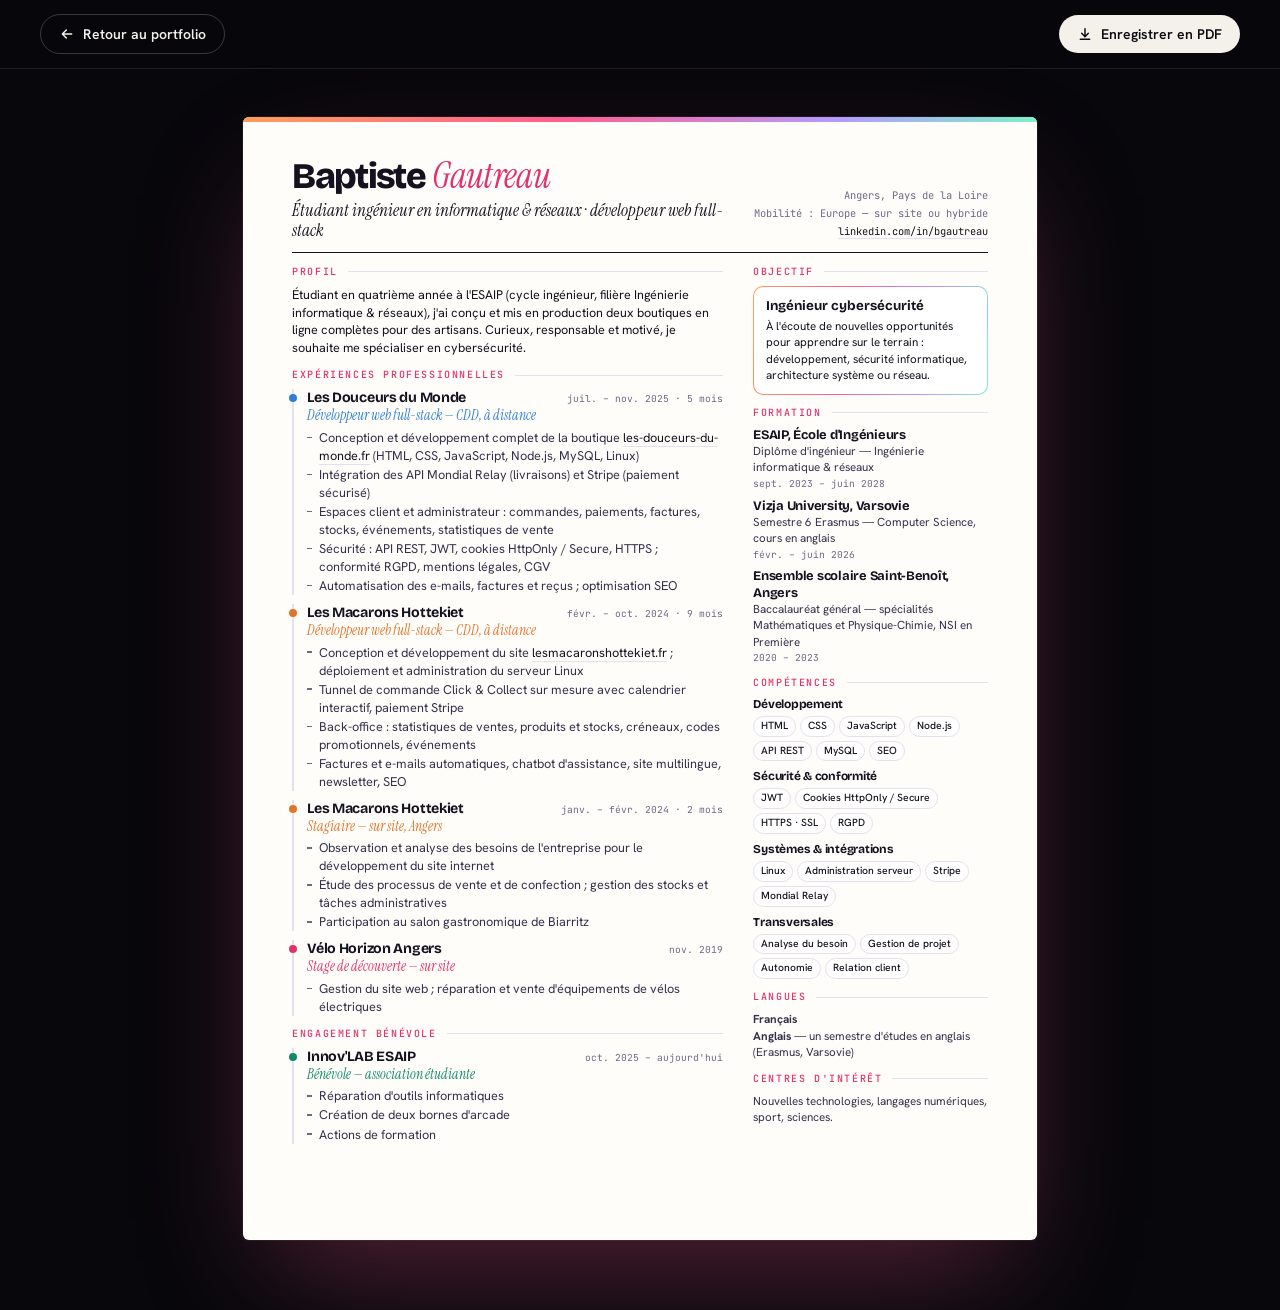
==== cv.html @ 8e9316c1 "Portfolio et carnet de compétences (ESAIP ING4) Site statique : page principale, CV imprimable, styl" ====
<!doctype html>
<html lang="fr">
<head>
  <meta charset="utf-8">
  <meta name="viewport" content="width=device-width, initial-scale=1">
  <title>CV — Baptiste Gautreau</title>
  <meta name="description" content="Curriculum vitæ de Baptiste Gautreau, étudiant ingénieur en informatique et réseaux à l'ESAIP, développeur web full-stack.">
  <meta name="theme-color" content="#07070c">
  <link rel="icon" href="data:image/svg+xml,%3Csvg xmlns='http://www.w3.org/2000/svg' viewBox='0 0 64 64'%3E%3Crect width='64' height='64' rx='16' fill='%2307070c'/%3E%3Ctext x='32' y='43' font-family='Arial,sans-serif' font-weight='800' font-size='28' text-anchor='middle' fill='%23ff5d8f'%3EBG%3C/text%3E%3C/svg%3E">
  <link rel="preconnect" href="https://fonts.googleapis.com">
  <link rel="preconnect" href="https://fonts.gstatic.com" crossorigin>
  <link href="https://fonts.googleapis.com/css2?family=Bricolage+Grotesque:opsz,wght@12..96,400..800&family=Hanken+Grotesk:wght@400..700&family=Instrument+Serif:ital@0;1&family=JetBrains+Mono:wght@400;500&display=swap" rel="stylesheet">
  <style>
    :root {
      --ink: #14121f; --text: #34314a; --muted: #6c6985; --line: #e4e0ee; --paper: #fffdfa;
      --rasp: #e0336b; --lav: #6c4fd6; --apricot: #e0752a; --mint: #128a66;
      --grad: linear-gradient(100deg, #ff9d5c, #ff5d8f 40%, #b49bff 75%, #7ef0c8);
      --f-display: 'Bricolage Grotesque', 'Segoe UI', system-ui, sans-serif;
      --f-serif: 'Instrument Serif', Georgia, serif;
      --f-body: 'Hanken Grotesk', 'Segoe UI', system-ui, sans-serif;
      --f-mono: 'JetBrains Mono', ui-monospace, Consolas, monospace;
    }
    *, *::before, *::after { box-sizing: border-box; }
    html { -webkit-text-size-adjust: 100%; }
    body { margin: 0; background: #07070c; color: var(--text); font-family: var(--f-body); font-size: 12.7px; line-height: 1.42; -webkit-font-smoothing: antialiased; }
    h1, h2, h3, p, ul { margin: 0; padding: 0; } ul { list-style: none; } a { color: inherit; text-decoration: none; }

    .bar { position: sticky; top: 0; z-index: 10; display: flex; justify-content: space-between; align-items: center; gap: 12px; padding: 14px clamp(16px, 4vw, 40px); background: rgba(7, 7, 12, .8); backdrop-filter: blur(14px); -webkit-backdrop-filter: blur(14px); border-bottom: 1px solid rgba(255, 255, 255, .1); }
    .bar a, .bar button { display: inline-flex; align-items: center; gap: 8px; font: 600 14px var(--f-body); padding: 10px 18px; border-radius: 999px; cursor: pointer; transition: transform .3s, background .3s; }
    .bar a { color: #f4f0ea; border: 1px solid rgba(255, 255, 255, .2); }
    .bar a:hover { background: rgba(255, 255, 255, .08); }
    .bar button { border: 0; color: #0a0a10; background: #f4f0ea; }
    .bar button:hover { transform: translateY(-2px); }
    .bar svg { width: 16px; height: 16px; fill: none; stroke: currentColor; stroke-width: 2.2; stroke-linecap: round; stroke-linejoin: round; }

    .sheet-wrap { padding: clamp(16px, 4vw, 48px) clamp(10px, 3vw, 40px) 70px; display: grid; justify-items: center; }
    .sheet { width: 210mm; max-width: 100%; min-height: 297mm; background: var(--paper); border-radius: 6px; box-shadow: 0 50px 120px -30px rgba(255, 93, 143, .35), 0 0 0 1px rgba(255, 255, 255, .06); padding: 11mm 13mm 8mm; position: relative; overflow: hidden; animation: rise .9s cubic-bezier(.16, 1, .3, 1) both; }
    @keyframes rise { from { opacity: 0; transform: translateY(40px) scale(.985); } }
    .sheet::before { content: ''; position: absolute; inset: 0 0 auto 0; height: 5px; background: var(--grad); }

    header { display: grid; grid-template-columns: 1fr auto; gap: 20px; align-items: end; padding-bottom: 11px; border-bottom: 1.5px solid var(--ink); }
    h1 { font-family: var(--f-display); font-weight: 800; font-size: 36px; line-height: .95; letter-spacing: -.045em; color: var(--ink); }
    h1 em { font-family: var(--f-serif); font-weight: 400; font-style: italic; letter-spacing: -.02em; color: var(--rasp); }
    .role { margin-top: 6px; font-family: var(--f-serif); font-style: italic; font-size: 17px; line-height: 1.2; color: var(--ink); }
    .contact { text-align: right; font-family: var(--f-mono); font-size: 10.4px; line-height: 1.75; color: var(--muted); }
    .contact a { color: var(--ink); border-bottom: 1px solid var(--line); }

    .cols { display: grid; grid-template-columns: 1fr 62mm; gap: 8mm; margin-top: 12px; }
    section { margin-bottom: 11px; break-inside: avoid; }
    h2 { font-family: var(--f-mono); font-weight: 500; font-size: 10px; letter-spacing: .16em; text-transform: uppercase; color: var(--rasp); margin-bottom: 7px; display: flex; align-items: center; gap: 10px; }
    h2::after { content: ''; flex: 1; height: 1px; background: var(--line); }
    .profile { font-size: 12.6px; color: var(--ink); }

    .xp { padding-left: 13px; border-left: 2px solid var(--line); margin-bottom: 9px; position: relative; break-inside: avoid; }
    .xp::before { content: ''; position: absolute; left: -5px; top: 5px; width: 8px; height: 8px; border-radius: 50%; background: var(--c, var(--rasp)); }
    .xp__top { display: flex; justify-content: space-between; align-items: baseline; gap: 12px; }
    h3 { font-family: var(--f-display); font-weight: 700; font-size: 14.2px; letter-spacing: -.02em; color: var(--ink); line-height: 1.25; }
    .date { font-family: var(--f-mono); font-size: 9.6px; color: var(--muted); white-space: nowrap; }
    .sub { font-family: var(--f-serif); font-style: italic; font-size: 13.6px; color: var(--c, var(--rasp)); line-height: 1.3; margin-bottom: 4px; }
    .xp li { position: relative; padding-left: 12px; margin-top: 1px; }
    .xp li::before { content: ''; position: absolute; left: 0; top: .62em; width: 5px; height: 1.5px; background: var(--muted); }
    .xp a { border-bottom: 1px solid var(--line); color: var(--ink); }

    .tags { display: flex; flex-wrap: wrap; gap: 4px; }
    .tags li { padding: 2px 7px; border-radius: 999px; font-size: 10.4px; font-weight: 500; border: 1px solid var(--line); color: var(--ink); background: #fff; }
    .side h3 { font-size: 12px; margin: 8px 0 4px; }
    .side h3:first-of-type { margin-top: 0; }
    .side p { font-size: 11.6px; }
    .edu { margin-bottom: 7px; }
    .edu h3 { margin: 0; font-size: 13px; }
    .edu .date { display: block; margin-top: 1px; }
    .goal { padding: 10px 12px; border-radius: 10px; background: linear-gradient(#fff, #fff) padding-box, var(--grad) border-box; border: 1.5px solid transparent; font-size: 11.6px; color: var(--ink); }
    .goal b { font-family: var(--f-display); font-size: 13.4px; display: block; margin-bottom: 2px; }

    @media (max-width: 720px) {
      .sheet { padding: 26px 20px; min-height: 0; }
      header, .cols { grid-template-columns: 1fr; }
      .contact { text-align: left; }
      .xp__top { flex-direction: column; gap: 0; }
      h1 { font-size: 34px; }
    }
    @page { size: A4; margin: 0; }
    @media print {
      body { background: #fff; }
      .bar { display: none; }
      .sheet-wrap { padding: 0; display: block; }
      .sheet { width: 210mm; min-height: 0; height: 296.5mm; max-width: none; box-shadow: none; border-radius: 0; animation: none; }
      * { -webkit-print-color-adjust: exact; print-color-adjust: exact; }
    }
  </style>
</head>
<body>
  <div class="bar">
    <a href="index.html">
      <svg viewBox="0 0 24 24" aria-hidden="true"><path d="M19 12H5M11 6l-6 6 6 6"/></svg>
      Retour au portfolio
    </a>
    <button type="button" onclick="window.print()">
      <svg viewBox="0 0 24 24" aria-hidden="true"><path d="M12 4v11M7 11l5 5 5-5M5 20h14"/></svg>
      Enregistrer en PDF
    </button>
  </div>

  <div class="sheet-wrap">
    <main class="sheet">
      <header>
        <div>
          <h1>Baptiste <em>Gautreau</em></h1>
          <p class="role">Étudiant ingénieur en informatique &amp; réseaux · développeur web full-stack</p>
        </div>
        <p class="contact">
          Angers, Pays de la Loire<br>
          Mobilité : Europe — sur site ou hybride<br>
          <a href="https://www.linkedin.com/in/bgautreau/">linkedin.com/in/bgautreau</a>
        </p>
      </header>

      <div class="cols">
        <div>
          <section>
            <h2>Profil</h2>
            <p class="profile">
              Étudiant en quatrième année à l'ESAIP (cycle ingénieur, filière Ingénierie informatique &amp; réseaux),
              j'ai conçu et mis en production deux boutiques en ligne complètes pour des artisans.
              Curieux, responsable et motivé, je souhaite me spécialiser en cybersécurité.
            </p>
          </section>

          <section>
            <h2>Expériences professionnelles</h2>

            <div class="xp" style="--c: #2f7fd6">
              <div class="xp__top"><h3>Les Douceurs du Monde</h3><span class="date">juil. – nov. 2025 · 5 mois</span></div>
              <p class="sub">Développeur web full-stack — CDD, à distance</p>
              <ul>
                <li>Conception et développement complet de la boutique <a href="https://les-douceurs-du-monde.fr">les-douceurs-du-monde.fr</a> (HTML, CSS, JavaScript, Node.js, MySQL, Linux)</li>
                <li>Intégration des API Mondial Relay (livraisons) et Stripe (paiement sécurisé)</li>
                <li>Espaces client et administrateur : commandes, paiements, factures, stocks, événements, statistiques de vente</li>
                <li>Sécurité : API REST, JWT, cookies HttpOnly / Secure, HTTPS ; conformité RGPD, mentions légales, CGV</li>
                <li>Automatisation des e-mails, factures et reçus ; optimisation SEO</li>
              </ul>
            </div>

            <div class="xp" style="--c: var(--apricot)">
              <div class="xp__top"><h3>Les Macarons Hottekiet</h3><span class="date">févr. – oct. 2024 · 9 mois</span></div>
              <p class="sub">Développeur web full-stack — CDD, à distance</p>
              <ul>
                <li>Conception et développement du site <a href="https://lesmacaronshottekiet.fr">lesmacaronshottekiet.fr</a> ; déploiement et administration du serveur Linux</li>
                <li>Tunnel de commande Click &amp; Collect sur mesure avec calendrier interactif, paiement Stripe</li>
                <li>Back-office : statistiques de ventes, produits et stocks, créneaux, codes promotionnels, événements</li>
                <li>Factures et e-mails automatiques, chatbot d'assistance, site multilingue, newsletter, SEO</li>
              </ul>
            </div>

            <div class="xp" style="--c: var(--apricot)">
              <div class="xp__top"><h3>Les Macarons Hottekiet</h3><span class="date">janv. – févr. 2024 · 2 mois</span></div>
              <p class="sub">Stagiaire — sur site, Angers</p>
              <ul>
                <li>Observation et analyse des besoins de l'entreprise pour le développement du site internet</li>
                <li>Étude des processus de vente et de confection ; gestion des stocks et tâches administratives</li>
                <li>Participation au salon gastronomique de Biarritz</li>
              </ul>
            </div>

            <div class="xp" style="--c: var(--rasp)">
              <div class="xp__top"><h3>Vélo Horizon Angers</h3><span class="date">nov. 2019</span></div>
              <p class="sub">Stage de découverte — sur site</p>
              <ul>
                <li>Gestion du site web ; réparation et vente d'équipements de vélos électriques</li>
              </ul>
            </div>
          </section>

          <section>
            <h2>Engagement bénévole</h2>
            <div class="xp" style="--c: var(--mint)">
              <div class="xp__top"><h3>Innov'LAB ESAIP</h3><span class="date">oct. 2025 – aujourd'hui</span></div>
              <p class="sub">Bénévole — association étudiante</p>
              <ul>
                <li>Réparation d'outils informatiques</li>
                <li>Création de deux bornes d'arcade</li>
                <li>Actions de formation</li>
              </ul>
            </div>
          </section>
        </div>

        <aside class="side">
          <section>
            <h2>Objectif</h2>
            <p class="goal"><b>Ingénieur cybersécurité</b>À l'écoute de nouvelles opportunités pour apprendre sur le terrain : développement, sécurité informatique, architecture système ou réseau.</p>
          </section>

          <section>
            <h2>Formation</h2>
            <div class="edu">
              <h3>ESAIP, École d'Ingénieurs</h3>
              <p>Diplôme d'ingénieur — Ingénierie informatique &amp; réseaux</p>
              <span class="date">sept. 2023 – juin 2028</span>
            </div>
            <div class="edu">
              <h3>Vizja University, Varsovie</h3>
              <p>Semestre 6 Erasmus — Computer Science, cours en anglais</p>
              <span class="date">févr. – juin 2026</span>
            </div>
            <div class="edu">
              <h3>Ensemble scolaire Saint-Benoît, Angers</h3>
              <p>Baccalauréat général — spécialités Mathématiques et Physique-Chimie, NSI en Première</p>
              <span class="date">2020 – 2023</span>
            </div>
          </section>

          <section>
            <h2>Compétences</h2>
            <h3>Développement</h3>
            <ul class="tags"><li>HTML</li><li>CSS</li><li>JavaScript</li><li>Node.js</li><li>API REST</li><li>MySQL</li><li>SEO</li></ul>
            <h3>Sécurité &amp; conformité</h3>
            <ul class="tags"><li>JWT</li><li>Cookies HttpOnly / Secure</li><li>HTTPS · SSL</li><li>RGPD</li></ul>
            <h3>Systèmes &amp; intégrations</h3>
            <ul class="tags"><li>Linux</li><li>Administration serveur</li><li>Stripe</li><li>Mondial Relay</li></ul>
            <h3>Transversales</h3>
            <ul class="tags"><li>Analyse du besoin</li><li>Gestion de projet</li><li>Autonomie</li><li>Relation client</li></ul>
          </section>

          <section>
            <h2>Langues</h2>
            <p><strong>Français</strong></p>
            <p><strong>Anglais</strong> — un semestre d'études en anglais (Erasmus, Varsovie)</p>
          </section>

          <section>
            <h2>Centres d'intérêt</h2>
            <p>Nouvelles technologies, langages numériques, sport, sciences.</p>
          </section>
        </aside>
      </div>
    </main>
  </div>
</body>
</html>
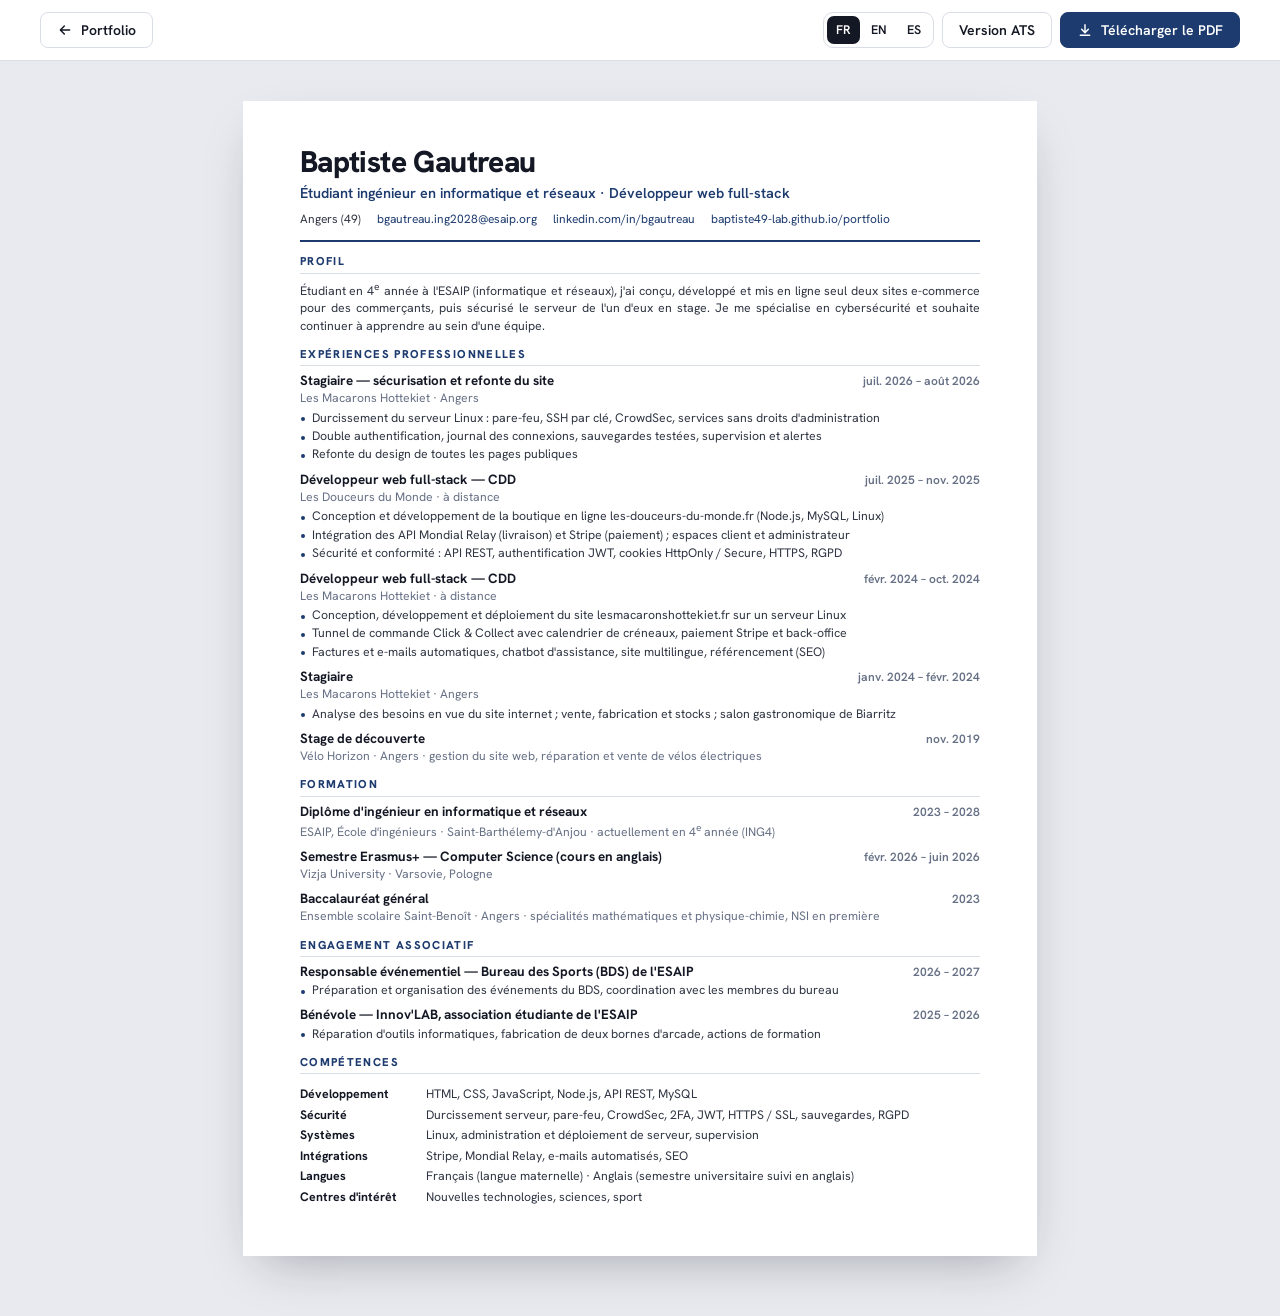
==== commit 31054258: "Portfolio trilingue, CV en trois langues et stage 2026 - Site en français avec bascule anglais / esp" ====
--- a/cv.html
+++ b/cv.html
@@ -4,87 +4,69 @@
   <meta charset="utf-8">
   <meta name="viewport" content="width=device-width, initial-scale=1">
   <title>CV — Baptiste Gautreau</title>
-  <meta name="description" content="Curriculum vitæ de Baptiste Gautreau, étudiant ingénieur en informatique et réseaux à l'ESAIP, développeur web full-stack.">
-  <meta name="theme-color" content="#07070c">
-  <link rel="icon" href="data:image/svg+xml,%3Csvg xmlns='http://www.w3.org/2000/svg' viewBox='0 0 64 64'%3E%3Crect width='64' height='64' rx='16' fill='%2307070c'/%3E%3Ctext x='32' y='43' font-family='Arial,sans-serif' font-weight='800' font-size='28' text-anchor='middle' fill='%23ff5d8f'%3EBG%3C/text%3E%3C/svg%3E">
+  <meta name="description" content="CV de Baptiste Gautreau, étudiant ingénieur en informatique et réseaux à l'ESAIP, développeur web full-stack.">
+  <link rel="icon" href="data:image/svg+xml,%3Csvg xmlns='http://www.w3.org/2000/svg' viewBox='0 0 64 64'%3E%3Crect width='64' height='64' rx='16' fill='%231d3b6e'/%3E%3Ctext x='32' y='43' font-family='Arial,sans-serif' font-weight='800' font-size='28' text-anchor='middle' fill='%23fff'%3EBG%3C/text%3E%3C/svg%3E">
   <link rel="preconnect" href="https://fonts.googleapis.com">
   <link rel="preconnect" href="https://fonts.gstatic.com" crossorigin>
-  <link href="https://fonts.googleapis.com/css2?family=Bricolage+Grotesque:opsz,wght@12..96,400..800&family=Hanken+Grotesk:wght@400..700&family=Instrument+Serif:ital@0;1&family=JetBrains+Mono:wght@400;500&display=swap" rel="stylesheet">
+  <link href="https://fonts.googleapis.com/css2?family=Hanken+Grotesk:wght@400;500;600;700;800&display=swap" rel="stylesheet">
   <style>
-    :root {
-      --ink: #14121f; --text: #34314a; --muted: #6c6985; --line: #e4e0ee; --paper: #fffdfa;
-      --rasp: #e0336b; --lav: #6c4fd6; --apricot: #e0752a; --mint: #128a66;
-      --grad: linear-gradient(100deg, #ff9d5c, #ff5d8f 40%, #b49bff 75%, #7ef0c8);
-      --f-display: 'Bricolage Grotesque', 'Segoe UI', system-ui, sans-serif;
-      --f-serif: 'Instrument Serif', Georgia, serif;
-      --f-body: 'Hanken Grotesk', 'Segoe UI', system-ui, sans-serif;
-      --f-mono: 'JetBrains Mono', ui-monospace, Consolas, monospace;
-    }
+    :root { --ink: #141824; --text: #2f3542; --muted: #667085; --line: #d9dde5; --accent: #1d3b6e; --bg: #e8eaef; }
     *, *::before, *::after { box-sizing: border-box; }
     html { -webkit-text-size-adjust: 100%; }
-    body { margin: 0; background: #07070c; color: var(--text); font-family: var(--f-body); font-size: 12.7px; line-height: 1.42; -webkit-font-smoothing: antialiased; }
-    h1, h2, h3, p, ul { margin: 0; padding: 0; } ul { list-style: none; } a { color: inherit; text-decoration: none; }
-
-    .bar { position: sticky; top: 0; z-index: 10; display: flex; justify-content: space-between; align-items: center; gap: 12px; padding: 14px clamp(16px, 4vw, 40px); background: rgba(7, 7, 12, .8); backdrop-filter: blur(14px); -webkit-backdrop-filter: blur(14px); border-bottom: 1px solid rgba(255, 255, 255, .1); }
-    .bar a, .bar button { display: inline-flex; align-items: center; gap: 8px; font: 600 14px var(--f-body); padding: 10px 18px; border-radius: 999px; cursor: pointer; transition: transform .3s, background .3s; }
-    .bar a { color: #f4f0ea; border: 1px solid rgba(255, 255, 255, .2); }
-    .bar a:hover { background: rgba(255, 255, 255, .08); }
-    .bar button { border: 0; color: #0a0a10; background: #f4f0ea; }
-    .bar button:hover { transform: translateY(-2px); }
+    body { margin: 0; background: var(--bg); color: var(--text); font-family: 'Hanken Grotesk', 'Segoe UI', Arial, sans-serif; font-size: 12.3px; line-height: 1.42; -webkit-font-smoothing: antialiased; font-variant-ligatures: none; }
+    h1, h2, h3, p, ul { margin: 0; padding: 0; }
+    a { color: inherit; text-decoration: none; }
+
+    .bar { position: sticky; top: 0; z-index: 5; display: flex; flex-wrap: wrap; justify-content: space-between; align-items: center; gap: 10px; padding: 12px clamp(16px, 4vw, 40px); background: #fff; border-bottom: 1px solid var(--line); }
+    .bar nav { display: flex; flex-wrap: wrap; gap: 8px; }
+    .bar a { display: inline-flex; align-items: center; gap: 8px; padding: 9px 16px; border-radius: 8px; font: 600 14px/1 'Hanken Grotesk', 'Segoe UI', Arial, sans-serif; color: var(--ink); border: 1px solid var(--line); transition: background .2s; }
+    .bar a:hover { background: #f2f4f7; }
+    .bar a.primary { background: var(--accent); border-color: var(--accent); color: #fff; }
+    .bar a.primary:hover { background: #16305b; }
     .bar svg { width: 16px; height: 16px; fill: none; stroke: currentColor; stroke-width: 2.2; stroke-linecap: round; stroke-linejoin: round; }
 
-    .sheet-wrap { padding: clamp(16px, 4vw, 48px) clamp(10px, 3vw, 40px) 70px; display: grid; justify-items: center; }
-    .sheet { width: 210mm; max-width: 100%; min-height: 297mm; background: var(--paper); border-radius: 6px; box-shadow: 0 50px 120px -30px rgba(255, 93, 143, .35), 0 0 0 1px rgba(255, 255, 255, .06); padding: 11mm 13mm 8mm; position: relative; overflow: hidden; animation: rise .9s cubic-bezier(.16, 1, .3, 1) both; }
-    @keyframes rise { from { opacity: 0; transform: translateY(40px) scale(.985); } }
-    .sheet::before { content: ''; position: absolute; inset: 0 0 auto 0; height: 5px; background: var(--grad); }
-
-    header { display: grid; grid-template-columns: 1fr auto; gap: 20px; align-items: end; padding-bottom: 11px; border-bottom: 1.5px solid var(--ink); }
-    h1 { font-family: var(--f-display); font-weight: 800; font-size: 36px; line-height: .95; letter-spacing: -.045em; color: var(--ink); }
-    h1 em { font-family: var(--f-serif); font-weight: 400; font-style: italic; letter-spacing: -.02em; color: var(--rasp); }
-    .role { margin-top: 6px; font-family: var(--f-serif); font-style: italic; font-size: 17px; line-height: 1.2; color: var(--ink); }
-    .contact { text-align: right; font-family: var(--f-mono); font-size: 10.4px; line-height: 1.75; color: var(--muted); }
-    .contact a { color: var(--ink); border-bottom: 1px solid var(--line); }
-
-    .cols { display: grid; grid-template-columns: 1fr 62mm; gap: 8mm; margin-top: 12px; }
-    section { margin-bottom: 11px; break-inside: avoid; }
-    h2 { font-family: var(--f-mono); font-weight: 500; font-size: 10px; letter-spacing: .16em; text-transform: uppercase; color: var(--rasp); margin-bottom: 7px; display: flex; align-items: center; gap: 10px; }
-    h2::after { content: ''; flex: 1; height: 1px; background: var(--line); }
-    .profile { font-size: 12.6px; color: var(--ink); }
-
-    .xp { padding-left: 13px; border-left: 2px solid var(--line); margin-bottom: 9px; position: relative; break-inside: avoid; }
-    .xp::before { content: ''; position: absolute; left: -5px; top: 5px; width: 8px; height: 8px; border-radius: 50%; background: var(--c, var(--rasp)); }
-    .xp__top { display: flex; justify-content: space-between; align-items: baseline; gap: 12px; }
-    h3 { font-family: var(--f-display); font-weight: 700; font-size: 14.2px; letter-spacing: -.02em; color: var(--ink); line-height: 1.25; }
-    .date { font-family: var(--f-mono); font-size: 9.6px; color: var(--muted); white-space: nowrap; }
-    .sub { font-family: var(--f-serif); font-style: italic; font-size: 13.6px; color: var(--c, var(--rasp)); line-height: 1.3; margin-bottom: 4px; }
-    .xp li { position: relative; padding-left: 12px; margin-top: 1px; }
-    .xp li::before { content: ''; position: absolute; left: 0; top: .62em; width: 5px; height: 1.5px; background: var(--muted); }
-    .xp a { border-bottom: 1px solid var(--line); color: var(--ink); }
-
-    .tags { display: flex; flex-wrap: wrap; gap: 4px; }
-    .tags li { padding: 2px 7px; border-radius: 999px; font-size: 10.4px; font-weight: 500; border: 1px solid var(--line); color: var(--ink); background: #fff; }
-    .side h3 { font-size: 12px; margin: 8px 0 4px; }
-    .side h3:first-of-type { margin-top: 0; }
-    .side p { font-size: 11.6px; }
-    .edu { margin-bottom: 7px; }
-    .edu h3 { margin: 0; font-size: 13px; }
-    .edu .date { display: block; margin-top: 1px; }
-    .goal { padding: 10px 12px; border-radius: 10px; background: linear-gradient(#fff, #fff) padding-box, var(--grad) border-box; border: 1.5px solid transparent; font-size: 11.6px; color: var(--ink); }
-    .goal b { font-family: var(--f-display); font-size: 13.4px; display: block; margin-bottom: 2px; }
-
+    .wrap { padding: clamp(14px, 4vw, 40px) clamp(8px, 3vw, 40px) 60px; display: grid; justify-items: center; }
+    .page { width: 210mm; max-width: 100%; min-height: 297mm; background: #fff; padding: 12mm 15mm 10mm; box-shadow: 0 20px 50px -20px rgba(20, 24, 36, .35); }
+
+    header { padding-bottom: 12px; border-bottom: 2px solid var(--accent); }
+    h1 { font-size: 30px; font-weight: 800; letter-spacing: -.02em; color: var(--ink); line-height: 1.05; }
+    .title { margin-top: 5px; font-size: 14.4px; font-weight: 600; color: var(--accent); }
+    .contact { margin-top: 8px; display: flex; flex-wrap: wrap; gap: 3px 16px; font-size: 12px; color: var(--text); }
+    .contact a { color: var(--accent); }
+
+    section { margin-top: 11px; }
+    h2 { font-size: 11.4px; font-weight: 800; letter-spacing: .12em; text-transform: uppercase; color: var(--accent); padding-bottom: 3px; margin-bottom: 6px; border-bottom: 1px solid var(--line); }
+    .profile { text-align: justify; hyphens: auto; }
+
+    .entry { margin-bottom: 7px; break-inside: avoid; }
+    .entry:last-child { margin-bottom: 0; }
+    .entry__top { display: flex; justify-content: space-between; align-items: baseline; gap: 14px; }
+    h3 { font-size: 13.4px; font-weight: 700; color: var(--ink); line-height: 1.3; }
+    .date { font-size: 12px; font-weight: 600; color: var(--muted); white-space: nowrap; }
+    .org { color: var(--muted); font-size: 12.2px; margin-bottom: 2px; }
+    .entry ul { list-style: none; }
+    .entry li { position: relative; padding-left: 12px; margin-top: 1px; }
+    .entry li::before { content: ''; position: absolute; left: 1px; top: .62em; width: 4px; height: 4px; border-radius: 50%; background: var(--accent); }
+
+    .skills { display: grid; grid-template-columns: 112px 1fr; gap: 3px 14px; }
+    .skills dt { font-weight: 700; color: var(--ink); }
+    .skills dd { margin: 0; }
+
+    .bar .langs { display: inline-flex; gap: 2px; padding: 3px; border: 1px solid var(--line); border-radius: 10px; }
+    .bar .langs a { padding: 6px 9px; border: 0; border-radius: 7px; font-size: 12.5px; }
+    .bar .langs a[aria-current] { background: var(--ink); color: #fff; }
     @media (max-width: 720px) {
-      .sheet { padding: 26px 20px; min-height: 0; }
-      header, .cols { grid-template-columns: 1fr; }
-      .contact { text-align: left; }
-      .xp__top { flex-direction: column; gap: 0; }
-      h1 { font-size: 34px; }
+      .page { padding: 24px 18px; min-height: 0; }
+      .entry__top { flex-direction: column; gap: 0; }
+      .skills { grid-template-columns: 1fr; gap: 0; }
+      .skills dd { margin-bottom: 6px; }
     }
     @page { size: A4; margin: 0; }
     @media print {
       body { background: #fff; }
       .bar { display: none; }
-      .sheet-wrap { padding: 0; display: block; }
-      .sheet { width: 210mm; min-height: 0; height: 296.5mm; max-width: none; box-shadow: none; border-radius: 0; animation: none; }
+      .wrap { padding: 0; display: block; }
+      .page { width: 210mm; height: 296.5mm; min-height: 0; max-width: none; box-shadow: none; overflow: hidden; }
       * { -webkit-print-color-adjust: exact; print-color-adjust: exact; }
     }
   </style>
@@ -93,147 +75,126 @@
   <div class="bar">
     <a href="index.html">
       <svg viewBox="0 0 24 24" aria-hidden="true"><path d="M19 12H5M11 6l-6 6 6 6"/></svg>
-      Retour au portfolio
+      Portfolio
     </a>
-    <button type="button" onclick="window.print()">
-      <svg viewBox="0 0 24 24" aria-hidden="true"><path d="M12 4v11M7 11l5 5 5-5M5 20h14"/></svg>
-      Enregistrer en PDF
-    </button>
+    <nav aria-label="Versions du CV">
+      <span class="langs" aria-label="Langue du CV"><a href="cv.html" lang="fr" aria-current="true">FR</a><a href="cv-en.html" lang="en">EN</a><a href="cv-es.html" lang="es">ES</a></span>
+      <a href="cv-ats.html">Version ATS</a>
+      <a class="primary" href="CV-Baptiste-Gautreau.pdf" download>
+        <svg viewBox="0 0 24 24" aria-hidden="true"><path d="M12 4v11M7 11l5 5 5-5M5 20h14"/></svg>
+        Télécharger le PDF
+      </a>
+    </nav>
   </div>
 
-  <div class="sheet-wrap">
-    <main class="sheet">
+  <div class="wrap">
+    <main class="page">
       <header>
-        <div>
-          <h1>Baptiste <em>Gautreau</em></h1>
-          <p class="role">Étudiant ingénieur en informatique &amp; réseaux · développeur web full-stack</p>
-        </div>
+        <h1>Baptiste Gautreau</h1>
+        <p class="title">Étudiant ingénieur en informatique et réseaux · Développeur web full-stack</p>
         <p class="contact">
-          Angers, Pays de la Loire<br>
-          Mobilité : Europe — sur site ou hybride<br>
+          <span>Angers (49)</span>
+          <a href="mailto:bgautreau.ing2028@esaip.org">bgautreau.ing2028@esaip.org</a>
           <a href="https://www.linkedin.com/in/bgautreau/">linkedin.com/in/bgautreau</a>
+          <a href="https://baptiste49-lab.github.io/portfolio/">baptiste49-lab.github.io/portfolio</a>
         </p>
       </header>
 
-      <div class="cols">
-        <div>
-          <section>
-            <h2>Profil</h2>
-            <p class="profile">
-              Étudiant en quatrième année à l'ESAIP (cycle ingénieur, filière Ingénierie informatique &amp; réseaux),
-              j'ai conçu et mis en production deux boutiques en ligne complètes pour des artisans.
-              Curieux, responsable et motivé, je souhaite me spécialiser en cybersécurité.
-            </p>
-          </section>
-
-          <section>
-            <h2>Expériences professionnelles</h2>
-
-            <div class="xp" style="--c: #2f7fd6">
-              <div class="xp__top"><h3>Les Douceurs du Monde</h3><span class="date">juil. – nov. 2025 · 5 mois</span></div>
-              <p class="sub">Développeur web full-stack — CDD, à distance</p>
-              <ul>
-                <li>Conception et développement complet de la boutique <a href="https://les-douceurs-du-monde.fr">les-douceurs-du-monde.fr</a> (HTML, CSS, JavaScript, Node.js, MySQL, Linux)</li>
-                <li>Intégration des API Mondial Relay (livraisons) et Stripe (paiement sécurisé)</li>
-                <li>Espaces client et administrateur : commandes, paiements, factures, stocks, événements, statistiques de vente</li>
-                <li>Sécurité : API REST, JWT, cookies HttpOnly / Secure, HTTPS ; conformité RGPD, mentions légales, CGV</li>
-                <li>Automatisation des e-mails, factures et reçus ; optimisation SEO</li>
-              </ul>
-            </div>
-
-            <div class="xp" style="--c: var(--apricot)">
-              <div class="xp__top"><h3>Les Macarons Hottekiet</h3><span class="date">févr. – oct. 2024 · 9 mois</span></div>
-              <p class="sub">Développeur web full-stack — CDD, à distance</p>
-              <ul>
-                <li>Conception et développement du site <a href="https://lesmacaronshottekiet.fr">lesmacaronshottekiet.fr</a> ; déploiement et administration du serveur Linux</li>
-                <li>Tunnel de commande Click &amp; Collect sur mesure avec calendrier interactif, paiement Stripe</li>
-                <li>Back-office : statistiques de ventes, produits et stocks, créneaux, codes promotionnels, événements</li>
-                <li>Factures et e-mails automatiques, chatbot d'assistance, site multilingue, newsletter, SEO</li>
-              </ul>
-            </div>
-
-            <div class="xp" style="--c: var(--apricot)">
-              <div class="xp__top"><h3>Les Macarons Hottekiet</h3><span class="date">janv. – févr. 2024 · 2 mois</span></div>
-              <p class="sub">Stagiaire — sur site, Angers</p>
-              <ul>
-                <li>Observation et analyse des besoins de l'entreprise pour le développement du site internet</li>
-                <li>Étude des processus de vente et de confection ; gestion des stocks et tâches administratives</li>
-                <li>Participation au salon gastronomique de Biarritz</li>
-              </ul>
-            </div>
-
-            <div class="xp" style="--c: var(--rasp)">
-              <div class="xp__top"><h3>Vélo Horizon Angers</h3><span class="date">nov. 2019</span></div>
-              <p class="sub">Stage de découverte — sur site</p>
-              <ul>
-                <li>Gestion du site web ; réparation et vente d'équipements de vélos électriques</li>
-              </ul>
-            </div>
-          </section>
-
-          <section>
-            <h2>Engagement bénévole</h2>
-            <div class="xp" style="--c: var(--mint)">
-              <div class="xp__top"><h3>Innov'LAB ESAIP</h3><span class="date">oct. 2025 – aujourd'hui</span></div>
-              <p class="sub">Bénévole — association étudiante</p>
-              <ul>
-                <li>Réparation d'outils informatiques</li>
-                <li>Création de deux bornes d'arcade</li>
-                <li>Actions de formation</li>
-              </ul>
-            </div>
-          </section>
-        </div>
-
-        <aside class="side">
-          <section>
-            <h2>Objectif</h2>
-            <p class="goal"><b>Ingénieur cybersécurité</b>À l'écoute de nouvelles opportunités pour apprendre sur le terrain : développement, sécurité informatique, architecture système ou réseau.</p>
-          </section>
-
-          <section>
-            <h2>Formation</h2>
-            <div class="edu">
-              <h3>ESAIP, École d'Ingénieurs</h3>
-              <p>Diplôme d'ingénieur — Ingénierie informatique &amp; réseaux</p>
-              <span class="date">sept. 2023 – juin 2028</span>
-            </div>
-            <div class="edu">
-              <h3>Vizja University, Varsovie</h3>
-              <p>Semestre 6 Erasmus — Computer Science, cours en anglais</p>
-              <span class="date">févr. – juin 2026</span>
-            </div>
-            <div class="edu">
-              <h3>Ensemble scolaire Saint-Benoît, Angers</h3>
-              <p>Baccalauréat général — spécialités Mathématiques et Physique-Chimie, NSI en Première</p>
-              <span class="date">2020 – 2023</span>
-            </div>
-          </section>
-
-          <section>
-            <h2>Compétences</h2>
-            <h3>Développement</h3>
-            <ul class="tags"><li>HTML</li><li>CSS</li><li>JavaScript</li><li>Node.js</li><li>API REST</li><li>MySQL</li><li>SEO</li></ul>
-            <h3>Sécurité &amp; conformité</h3>
-            <ul class="tags"><li>JWT</li><li>Cookies HttpOnly / Secure</li><li>HTTPS · SSL</li><li>RGPD</li></ul>
-            <h3>Systèmes &amp; intégrations</h3>
-            <ul class="tags"><li>Linux</li><li>Administration serveur</li><li>Stripe</li><li>Mondial Relay</li></ul>
-            <h3>Transversales</h3>
-            <ul class="tags"><li>Analyse du besoin</li><li>Gestion de projet</li><li>Autonomie</li><li>Relation client</li></ul>
-          </section>
-
-          <section>
-            <h2>Langues</h2>
-            <p><strong>Français</strong></p>
-            <p><strong>Anglais</strong> — un semestre d'études en anglais (Erasmus, Varsovie)</p>
-          </section>
-
-          <section>
-            <h2>Centres d'intérêt</h2>
-            <p>Nouvelles technologies, langages numériques, sport, sciences.</p>
-          </section>
-        </aside>
-      </div>
+      <section>
+        <h2>Profil</h2>
+        <p class="profile">
+          Étudiant en 4<sup>e</sup> année à l'ESAIP (informatique et réseaux), j'ai conçu, développé et mis en
+          ligne seul deux sites e-commerce pour des commerçants, puis sécurisé le serveur de l'un d'eux en stage.
+          Je me spécialise en cybersécurité et souhaite continuer à apprendre au sein d'une équipe.
+        </p>
+      </section>
+
+      <section>
+        <h2>Expériences professionnelles</h2>
+
+        <div class="entry">
+          <div class="entry__top"><h3>Stagiaire — sécurisation et refonte du site</h3><span class="date">juil. 2026 – août 2026</span></div>
+          <p class="org">Les Macarons Hottekiet · Angers</p>
+          <ul>
+            <li>Durcissement du serveur Linux : pare-feu, SSH par clé, CrowdSec, services sans droits d'administration</li>
+            <li>Double authentification, journal des connexions, sauvegardes testées, supervision et alertes</li>
+            <li>Refonte du design de toutes les pages publiques</li>
+          </ul>
+        </div>
+
+        <div class="entry">
+          <div class="entry__top"><h3>Développeur web full-stack — CDD</h3><span class="date">juil. 2025 – nov. 2025</span></div>
+          <p class="org">Les Douceurs du Monde · à distance</p>
+          <ul>
+            <li>Conception et développement de la boutique en ligne les-douceurs-du-monde.fr (Node.js, MySQL, Linux)</li>
+            <li>Intégration des API Mondial Relay (livraison) et Stripe (paiement) ; espaces client et administrateur</li>
+            <li>Sécurité et conformité : API REST, authentification JWT, cookies HttpOnly / Secure, HTTPS, RGPD</li>
+          </ul>
+        </div>
+
+        <div class="entry">
+          <div class="entry__top"><h3>Développeur web full-stack — CDD</h3><span class="date">févr. 2024 – oct. 2024</span></div>
+          <p class="org">Les Macarons Hottekiet · à distance</p>
+          <ul>
+            <li>Conception, développement et déploiement du site lesmacaronshottekiet.fr sur un serveur Linux</li>
+            <li>Tunnel de commande Click &amp; Collect avec calendrier de créneaux, paiement Stripe et back-office</li>
+            <li>Factures et e-mails automatiques, chatbot d'assistance, site multilingue, référencement (SEO)</li>
+          </ul>
+        </div>
+
+        <div class="entry">
+          <div class="entry__top"><h3>Stagiaire</h3><span class="date">janv. 2024 – févr. 2024</span></div>
+          <p class="org">Les Macarons Hottekiet · Angers</p>
+          <ul>
+            <li>Analyse des besoins en vue du site internet ; vente, fabrication et stocks ; salon gastronomique de Biarritz</li>
+          </ul>
+        </div>
+
+        <div class="entry">
+          <div class="entry__top"><h3>Stage de découverte</h3><span class="date">nov. 2019</span></div>
+          <p class="org">Vélo Horizon · Angers · gestion du site web, réparation et vente de vélos électriques</p>
+        </div>
+      </section>
+
+      <section>
+        <h2>Formation</h2>
+        <div class="entry">
+          <div class="entry__top"><h3>Diplôme d'ingénieur en informatique et réseaux</h3><span class="date">2023 – 2028</span></div>
+          <p class="org">ESAIP, École d'ingénieurs · Saint-Barthélemy-d'Anjou · actuellement en 4<sup>e</sup> année (ING4)</p>
+        </div>
+        <div class="entry">
+          <div class="entry__top"><h3>Semestre Erasmus+ — Computer Science (cours en anglais)</h3><span class="date">févr. 2026 – juin 2026</span></div>
+          <p class="org">Vizja University · Varsovie, Pologne</p>
+        </div>
+        <div class="entry">
+          <div class="entry__top"><h3>Baccalauréat général</h3><span class="date">2023</span></div>
+          <p class="org">Ensemble scolaire Saint-Benoît · Angers · spécialités mathématiques et physique-chimie, NSI en première</p>
+        </div>
+      </section>
+
+      <section>
+        <h2>Engagement associatif</h2>
+        <div class="entry">
+          <div class="entry__top"><h3>Responsable événementiel — Bureau des Sports (BDS) de l'ESAIP</h3><span class="date">2026 – 2027</span></div>
+          <ul><li>Préparation et organisation des événements du BDS, coordination avec les membres du bureau</li></ul>
+        </div>
+        <div class="entry">
+          <div class="entry__top"><h3>Bénévole — Innov'LAB, association étudiante de l'ESAIP</h3><span class="date">2025 – 2026</span></div>
+          <ul><li>Réparation d'outils informatiques, fabrication de deux bornes d'arcade, actions de formation</li></ul>
+        </div>
+      </section>
+
+      <section>
+        <h2>Compétences</h2>
+        <dl class="skills">
+          <dt>Développement</dt><dd>HTML, CSS, JavaScript, Node.js, API REST, MySQL</dd>
+          <dt>Sécurité</dt><dd>Durcissement serveur, pare-feu, CrowdSec, 2FA, JWT, HTTPS / SSL, sauvegardes, RGPD</dd>
+          <dt>Systèmes</dt><dd>Linux, administration et déploiement de serveur, supervision</dd>
+          <dt>Intégrations</dt><dd>Stripe, Mondial Relay, e-mails automatisés, SEO</dd>
+          <dt>Langues</dt><dd>Français (langue maternelle) · Anglais (semestre universitaire suivi en anglais)</dd>
+          <dt>Centres d'intérêt</dt><dd>Nouvelles technologies, sciences, sport</dd>
+        </dl>
+      </section>
     </main>
   </div>
 </body>
